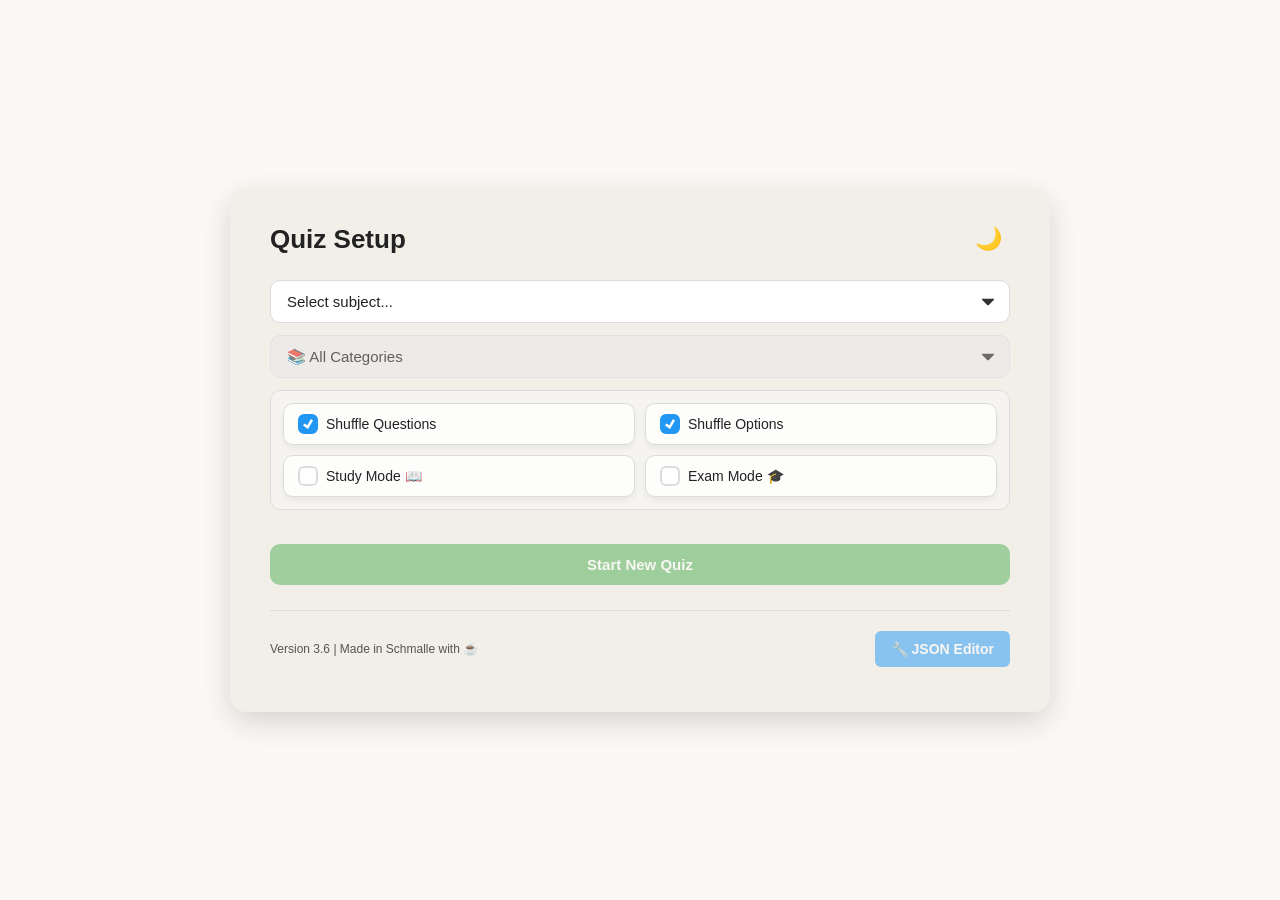
==== index.html @ c7d09799 "enter ro submit" ====
<!DOCTYPE html>
<html lang="en">
<head>
    <meta charset="UTF-8">
    <meta name="viewport" content="width=device-width, initial-scale=1.0">
    <title>Quiz</title>
    <link rel="icon" href="data:,">
    <link rel="stylesheet" href="style/style.css">
    <script>
        const savedTheme = localStorage.getItem('theme') || 'light';
        if (savedTheme === 'dark') document.documentElement.setAttribute('data-theme', 'dark');
    </script>
</head>
<body>
    <div id="setup-container">
        <div id="setup-header-row">
            <h2>Quiz Setup</h2>
            <button id="theme-toggle-btn" class="icon-btn" title="Toggle Dark Mode">🌙</button>
        </div>
        <div id="setup-controls">
            <div class="control-row">
                <select id="subject-select" disabled>
                    <option value="">Select subject...</option>
                </select>
            </div>
            <div class="control-row">
                <select id="category-select" disabled>
                    <option value="All">📚 All Categories</option>
                </select>
            </div>
            <div class="checkboxes">
                <label><input type="checkbox" id="shuffle-questions" checked> Shuffle Questions</label>
                <label><input type="checkbox" id="shuffle-options" checked> Shuffle Options</label>
                <label><input type="checkbox" id="study-mode"> Study Mode 📖</label>
                <label><input type="checkbox" id="exam-mode"> Exam Mode 🎓</label>
            </div>
            
            <div id="exam-mode-info" style="display: none;">
                Exam Mode active 🎓: Category settings are ignored. A 100-point exam will be randomly generated (~45 pts choice, ~55 pts text). You need at least 50 points to pass!
            </div>

            <div id="study-mode-info" style="display: none;">
                Study Mode active 📖: Correct answers are shown immediately to help you learn. Auto-grading is disabled.
            </div>
            
            <div id="question-count-display"></div>
            
            <div class="setup-actions">
                <button id="start-btn" class="btn-green" disabled>Start New Quiz</button>
                <button id="resume-progress-btn" class="btn-blue-grey" style="display: none;">Resume Last Quiz</button>
                <button id="practice-incorrect-btn" class="btn-orange" style="display: none;">Practice Incorrect [0]</button>
                <button id="clear-stats-btn" class="btn-red" style="display: none;">Delete Last Quiz</button>
            </div>
        </div>

        <div class="setup-footer">
            <span id="version-info">Version 3.6 | Made in Schmalle with ☕</span>
            <button id="open-editor-btn" class="btn-utility btn-blue" disabled>🔧 JSON Editor</button>
        </div>
        
        <div id="setup-error"></div>
    </div>

    <div id="quiz-container" style="display: none;">
        <div id="header">
            <div id="category-letter"></div>
            <div id="category-topic"></div>
            <div id="header-badges">
                <span id="question-points"></span>
                <span id="question-filename"></span>
                <div id="progress-text"></div>
            </div>
            <div id="progress-bar-container">
                <div id="progress-bar-fill"></div>
            </div>
        </div>
        
        <div id="question-text"></div>
        <div id="input-container"></div>
        
        <div class="action-buttons-group">
            <div class="left-actions">
                <button id="prev-btn" class="btn-blue" style="display: none;">Previous</button>
                <button id="submit-btn" class="btn-green">Submit</button>
                <button id="next-btn" class="btn-blue" style="display: none;">Next</button>
            </div>
            <div id="star-container" class="star-container" style="display: none;">
                <span class="star-label">Mark</span>
                <span id="star-btn" class="star-icon">☆</span>
            </div>
        </div>
        
        <div id="result-area"></div>
        
        <div id="bottom-actions">
            <button id="exit-btn" class="btn-red">Back to Menu</button>
            <button id="quiz-open-editor-btn" class="btn-utility btn-blue">🔧 JSON Editor</button>
        </div>
    </div>
    
    <script type="module" src="src/app.js"></script>
</body>
</html>
---- style/style.css ----
:root {
    --bg-main: #faf9f6;
    --bg-panel: #f2efe9;
    --text-main: #222222;
    --text-muted: #555555;
    --border-color: #dcdcdc;
    
    --bg-input: #ffffff;
    --bg-disabled: #eaeaea;
    --bg-header: rgba(255, 255, 255, 0.6);
    --bg-badge: rgba(255, 255, 255, 0.8);
    --bg-checkboxes: rgba(255, 255, 255, 0.3);
    --hover-bg: rgba(0, 0, 0, 0.04);
    
    --color-green: #4CAF50;
    --color-green-hover: #43a047;
    --color-blue-grey: #607D8B;
    --color-blue-grey-hover: #546e7a;
    --color-orange: #ff9800;
    --color-orange-hover: #fb8c00;
    --color-red: #f44336;
    --color-red-hover: #e53935;
    --color-blue: #2196F3;
    --color-blue-hover: #1e88e5;
    
    --color-correct: #008000;
    --color-incorrect: #b71c1c;
    
    --study-bg: rgba(255, 235, 153, 0.7);
    --study-text: #8a5b00;
    
    --radius-lg: 16px;
    --radius-md: 10px;
    --radius-sm: 6px;
    
    --shadow-sm: 0 4px 6px rgba(0, 0, 0, 0.05);
    --shadow-md: 0 10px 30px rgba(0, 0, 0, 0.15);
}

[data-theme="dark"] {
    --bg-main: #121212;
    --bg-panel: #1e1e1e;
    --text-main: #e0e0e0;
    --text-muted: #a0a0a0;
    --border-color: #333333;
    
    --bg-input: #2d2d2d;
    --bg-disabled: #252525;
    --bg-header: rgba(30, 30, 30, 0.8);
    --bg-badge: rgba(45, 45, 45, 0.8);
    --bg-checkboxes: rgba(45, 45, 45, 0.3);
    --hover-bg: rgba(255, 255, 255, 0.05);
    
    --color-correct: #4caf50;
    --color-incorrect: #e57373;
    
    --study-bg: rgba(255, 193, 7, 0.15);
    --study-text: #ffd54f;
    
    --shadow-sm: 0 4px 6px rgba(0, 0, 0, 0.3);
    --shadow-md: 0 10px 30px rgba(0, 0, 0, 0.6);
}

html, body {
    overflow-x: hidden;
    touch-action: manipulation;
}

body {
    background-color: var(--bg-main);
    font-family: -apple-system, BlinkMacSystemFont, "Segoe UI", Roboto, Helvetica, Arial, sans-serif;
    color: var(--text-main);
    display: flex;
    justify-content: center;
    align-items: center;
    min-height: 100vh;
    margin: 0;
    padding: 15px;
    box-sizing: border-box;
    transition: background-color 0.3s ease, color 0.3s ease;
}

#setup-container, #quiz-container {
    background-color: var(--bg-panel);
    width: 100%;
    max-width: 820px;
    padding: 30px 40px;
    box-sizing: border-box;
    border-radius: var(--radius-lg);
    box-shadow: var(--shadow-md);
    transition: background-color 0.3s ease, box-shadow 0.3s ease;
}

#setup-header-row {
    display: flex;
    justify-content: space-between;
    align-items: center;
    margin-bottom: 20px;
}

h2 {
    margin: 0;
    font-size: 26px;
    color: var(--text-main);
    font-weight: 700;
}

.icon-btn {
    background: none;
    border: none;
    font-size: 22px;
    cursor: pointer;
    padding: 8px;
    width: auto;
    border-radius: var(--radius-md);
    transition: background 0.2s;
    display: flex;
    align-items: center;
    justify-content: center;
    color: var(--text-main);
}

.icon-btn:hover {
    background: var(--hover-bg);
}

#setup-controls {
    display: flex;
    flex-direction: column;
    gap: 12px;
}

.control-row {
    display: flex;
    align-items: center;
    width: 100%;
}

select {
    width: 100%;
    padding: 12px 16px;
    font-size: 15px;
    border: 1px solid var(--border-color);
    border-radius: var(--radius-md);
    background-color: var(--bg-input);
    color: var(--text-main);
    cursor: pointer;
    transition: all 0.2s ease;
    appearance: none;
    background-image: url("data:image/svg+xml;charset=US-ASCII,%3Csvg%20xmlns%3D%22http%3A%2F%2Fwww.w3.org%2F2000%2Fsvg%22%20width%3D%22292.4%22%20height%3D%22292.4%22%3E%3Cpath%20fill%3D%22%23333333%22%20d%3D%22M287%2069.4a17.6%2017.6%200%200%200-13-5.4H18.4c-5%200-9.3%201.8-12.9%205.4A17.6%2017.6%200%200%200%200%2082.2c0%205%201.8%209.3%205.4%2012.9l128%20127.9c3.6%203.6%207.8%205.4%2012.8%205.4s9.2-1.8%2012.8-5.4L287%2095c3.5-3.5%205.4-7.8%205.4-12.8%200-5-1.9-9.2-5.5-12.8z%22%2F%3E%3C%2Fsvg%3E");
    background-repeat: no-repeat;
    background-position: right 15px top 50%;
    background-size: 12px auto;
}

[data-theme="dark"] select {
    background-image: url("data:image/svg+xml;charset=US-ASCII,%3Csvg%20xmlns%3D%22http%3A%2F%2Fwww.w3.org%2F2000%2Fsvg%22%20width%3D%22292.4%22%20height%3D%22292.4%22%3E%3Cpath%20fill%3D%22%23e0e0e0%22%20d%3D%22M287%2069.4a17.6%2017.6%200%200%200-13-5.4H18.4c-5%200-9.3%201.8-12.9%205.4A17.6%2017.6%200%200%200%200%2082.2c0%205%201.8%209.3%205.4%2012.9l128%20127.9c3.6%203.6%207.8%205.4%2012.8%205.4s9.2-1.8%2012.8-5.4L287%2095c3.5-3.5%205.4-7.8%205.4-12.8%200-5-1.9-9.2-5.5-12.8z%22%2F%3E%3C%2Fsvg%3E");
}

select:focus {
    border-color: var(--color-blue);
    box-shadow: 0 0 0 3px rgba(33, 150, 243, 0.2);
    outline: none;
}

select:disabled {
    background-color: var(--bg-disabled);
    cursor: not-allowed;
    opacity: 0.7;
}

.checkboxes {
    background: var(--bg-checkboxes);
    padding: 12px;
    border-radius: var(--radius-md);
    display: grid;
    grid-template-columns: repeat(2, 1fr);
    gap: 10px;
    border: 1px solid var(--border-color);
}

.checkboxes label {
    display: flex;
    align-items: center;
    justify-content: flex-start;
    gap: 8px;
    font-size: 14px;
    font-weight: 500;
    cursor: pointer;
    padding: 10px 14px;
    background: var(--bg-badge);
    border: 1px solid var(--border-color);
    border-radius: var(--radius-md);
    transition: all 0.2s ease;
    box-shadow: var(--shadow-sm);
    width: 100%;
    box-sizing: border-box;
    white-space: nowrap;
}

.checkboxes label:hover {
    border-color: var(--color-blue);
    transform: translateY(-2px);
    box-shadow: var(--shadow-md);
}

input[type="checkbox"],
input[type="radio"] {
    appearance: none;
    -webkit-appearance: none;
    width: 20px;
    height: 20px;
    border: 2px solid var(--border-color);
    background-color: var(--bg-input);
    margin: 0;
    display: grid;
    place-content: center;
    transition: all 0.2s ease-in-out;
    cursor: pointer;
    flex-shrink: 0;
}

input[type="checkbox"] {
    border-radius: 6px;
}

input[type="radio"] {
    border-radius: 50%;
}

input[type="checkbox"]::before,
input[type="radio"]::before {
    content: "";
    width: 10px;
    height: 10px;
    transform: scale(0);
    transition: 0.2s transform ease-in-out;
    box-shadow: inset 1em 1em #ffffff;
}

input[type="checkbox"]::before {
    transform-origin: center;
    clip-path: polygon(14% 44%, 0 65%, 50% 100%, 100% 16%, 80% 0%, 43% 62%);
}

input[type="radio"]::before {
    border-radius: 50%;
    background-color: #ffffff;
}

input[type="checkbox"]:checked,
input[type="radio"]:checked {
    background-color: var(--color-blue);
    border-color: var(--color-blue);
}

input[type="checkbox"]:checked::before,
input[type="radio"]:checked::before {
    transform: scale(1);
}

input[type="checkbox"]:disabled,
input[type="radio"]:disabled {
    opacity: 0.6;
    cursor: not-allowed;
}

#exam-mode-info {
    font-size: 13px;
    color: var(--color-orange);
    font-weight: 600;
    background: rgba(255, 152, 0, 0.1);
    padding: 12px;
    border-radius: var(--radius-md);
    border: 1px solid var(--color-orange);
    line-height: 1.4;
}

#study-mode-info {
    font-size: 13px;
    color: var(--color-blue);
    font-weight: 600;
    background: rgba(33, 150, 243, 0.1);
    padding: 12px;
    border-radius: var(--radius-md);
    border: 1px solid var(--color-blue);
    line-height: 1.4;
}

#question-count-display {
    font-size: 15px;
    font-weight: 600;
    color: var(--color-green);
    margin: 5px 0;
    text-align: center;
}

.setup-actions {
    display: flex;
    flex-direction: column;
    gap: 10px;
}

button {
    width: 100%;
    padding: 12px 16px;
    font-size: 15px;
    font-weight: 600;
    cursor: pointer;
    color: #ffffff;
    border: none;
    border-radius: var(--radius-md);
    transition: all 0.2s ease;
    text-align: center;
}

button:disabled {
    opacity: 0.5;
    cursor: not-allowed;
}

button.btn-green { background-color: var(--color-green); }
button.btn-green:not(:disabled):hover { background-color: var(--color-green-hover); }

button.btn-blue-grey { background-color: var(--color-blue-grey); }
button.btn-blue-grey:not(:disabled):hover { background-color: var(--color-blue-grey-hover); }

button.btn-orange { background-color: var(--color-orange); }
button.btn-orange:not(:disabled):hover { background-color: var(--color-orange-hover); }

button.btn-red { background-color: var(--color-red); }
button.btn-red:not(:disabled):hover { background-color: var(--color-red-hover); }

button.btn-blue { background-color: var(--color-blue); }
button.btn-blue:not(:disabled):hover { background-color: var(--color-blue-hover); }

.setup-footer {
    display: flex;
    justify-content: space-between;
    align-items: center;
    margin-top: 25px;
    padding-top: 20px;
    border-top: 1px solid var(--border-color);
}

.btn-utility {
    width: auto;
    padding: 10px 16px;
    font-size: 14px;
    border-radius: var(--radius-sm);
    display: flex;
    align-items: center;
    gap: 6px;
}

#version-info {
    font-size: 12px;
    color: var(--text-muted);
}

#setup-error {
    color: var(--color-red);
    margin-top: 15px;
    font-weight: 500;
    text-align: center;
}

#header {
    display: flex;
    align-items: center;
    background: var(--bg-header);
    backdrop-filter: blur(12px);
    -webkit-backdrop-filter: blur(12px);
    margin-bottom: 20px;
    border-radius: var(--radius-lg);
    box-shadow: var(--shadow-sm);
    padding: 12px 16px;
    gap: 12px;
    flex-wrap: wrap; 
}

#category-letter {
    font-size: 28px;
    color: #a4a4a4;
    font-weight: 300;
    padding-right: 12px;
    border-right: 1px solid var(--border-color);
}

#category-topic {
    font-size: 16px;
    color: var(--text-muted);
    flex-grow: 1;
    font-weight: 600;
    line-height: 1.3;
}

#header-badges {
    display: flex;
    align-items: center;
    gap: 8px;
    flex-wrap: wrap; 
}

#question-points {
    font-size: 12px;
    color: #fff;
    background-color: var(--color-orange);
    padding: 4px 10px;
    border-radius: 20px;
    font-weight: 600;
    white-space: nowrap;
    display: none;
}

#question-filename {
    font-size: 12px;
    color: #ffffff;
    background-color: #888888;
    padding: 4px 10px;
    border-radius: 20px;
    font-weight: 600;
    white-space: nowrap;
}

#progress-text {
    font-size: 14px;
    font-weight: 700;
    color: var(--text-main);
    background: var(--bg-badge);
    padding: 6px 12px;
    border-radius: var(--radius-md);
    white-space: nowrap;
    margin-left: auto;
}

#progress-bar-container {
    width: 100%;
    height: 2px;
    background-color: var(--border-color);
    border-radius: 2px;
    margin-top: 4px;
    overflow: hidden;
    flex-shrink: 0;
}

#progress-bar-fill {
    height: 100%;
    background-color: var(--color-blue);
    width: 0%;
    transition: width 0.4s ease;
}

.score-green { color: var(--color-correct); }
.score-red { color: var(--color-incorrect); }
.score-divider { color: #aaaaaa; font-weight: normal; margin: 0 4px; }

#question-text {
    font-size: 17px;
    margin-bottom: 20px;
    color: var(--text-main);
    line-height: 1.6;
}

.option-label {
    display: flex;
    align-items: center;
    gap: 12px;
    margin-bottom: 10px; 
    font-size: 15px;
    cursor: pointer;
    line-height: 1.4;
    padding: 12px 16px; 
    border-radius: var(--radius-md);
    border: 1px solid var(--border-color);
    background: var(--bg-badge);
    transition: all 0.2s ease;
    box-shadow: var(--shadow-sm);
}

.option-label:hover {
    border-color: var(--color-blue);
    transform: translateY(-1px);
    box-shadow: var(--shadow-md);
}

.correct-choice {
    color: var(--color-correct);
    font-weight: 600;
    background: rgba(76, 175, 80, 0.1);
    border-color: rgba(76, 175, 80, 0.4);
}

.incorrect-choice {
    color: var(--color-incorrect);
    font-weight: 600;
    text-decoration: line-through;
    background: rgba(244, 67, 54, 0.1);
    border-color: rgba(244, 67, 54, 0.4);
}

textarea {
    width: 100%;
    height: 100px;
    padding: 12px;
    font-family: inherit;
    font-size: 15px;
    border: 1px solid var(--border-color);
    resize: vertical;
    box-sizing: border-box;
    border-radius: var(--radius-md);
    background: var(--bg-input);
    color: var(--text-main);
    line-height: 1.5;
}

textarea:focus {
    outline: none;
    border-color: var(--color-blue);
    background: var(--bg-input);
}

.action-buttons-group {
    display: flex;
    justify-content: space-between;
    align-items: center;
    margin-top: 20px;
}

.left-actions {
    display: flex;
    gap: 10px;
}

.left-actions button {
    width: auto;
    padding: 10px 24px;
}

.star-container {
    display: flex;
    align-items: center;
    gap: 8px;
    cursor: pointer;
    padding: 8px 14px;
    border-radius: var(--radius-lg);
    transition: background 0.2s;
}

.star-container:hover {
    background: var(--hover-bg);
}

.star-label {
    font-size: 15px;
    font-weight: 600;
    color: var(--text-muted);
    user-select: none;
}

.star-icon {
    font-size: 26px;
    color: #dddddd;
    user-select: none;
    transition: transform 0.2s, color 0.2s;
    line-height: 1;
}

.star-container:hover .star-icon {
    transform: scale(1.15);
}

.star-icon.starred {
    color: var(--color-orange);
}

#result-area {
    margin-top: 20px;
    font-size: 15px;
    line-height: 1.5;
}

.correct { color: var(--color-correct); font-weight: bold; }
.incorrect { color: var(--color-incorrect); font-weight: bold; }

.override-container {
    display: inline-flex;
    align-items: center;
    gap: 12px;
    margin-bottom: 16px;
    background: var(--bg-badge);
    padding: 10px 14px;
    border-radius: var(--radius-md);
    border: 1px solid var(--border-color);
    box-shadow: var(--shadow-sm);
    flex-wrap: wrap; 
}

.override-btn {
    padding: 8px 14px;
    font-size: 14px;
    font-weight: bold;
    border: 2px solid transparent;
    border-radius: var(--radius-sm);
    cursor: pointer;
    transition: all 0.2s;
    width: auto;
    margin: 0;
    display: flex;
    align-items: center;
    gap: 6px;
}

.override-btn.correct-override {
    background-color: rgba(76, 175, 80, 0.15);
    color: var(--color-correct);
    border-color: rgba(76, 175, 80, 0.3);
}

.override-btn.correct-override:hover {
    background-color: rgba(76, 175, 80, 0.25);
}

.override-btn.incorrect-override {
    background-color: rgba(244, 67, 54, 0.15);
    color: var(--color-incorrect);
    border-color: rgba(244, 67, 54, 0.3);
}

.override-btn.incorrect-override:hover {
    background-color: rgba(244, 67, 54, 0.25);
}

.override-hint {
    font-size: 13px;
    color: var(--text-muted);
    font-style: italic;
}

.study-mode-note {
    display: inline-block;
    background: var(--study-bg);
    color: var(--study-text);
    padding: 10px 18px;
    border-radius: 20px;
    font-weight: 600;
    font-size: 14px;
    backdrop-filter: blur(4px);
    -webkit-backdrop-filter: blur(4px);
}

#bottom-actions {
    margin-top: 30px;
    padding-top: 20px;
    border-top: 1px solid var(--border-color);
    display: flex;
    justify-content: space-between;
    align-items: center;
}

#bottom-actions button {
    width: auto;
    padding: 10px 20px;
    min-width: 140px;
}

@media (max-width: 600px) {
    body {
        padding: 10px; 
    }

    #setup-container, #quiz-container {
        padding: 20px 16px;
        border-radius: var(--radius-lg);
    }
    
    .checkboxes {
        padding: 10px;
        gap: 8px;
    }
    
    .checkboxes label {
        padding: 10px 12px; 
        font-size: 13px;
        gap: 8px;
        justify-content: flex-start; 
    }

    #header {
        flex-direction: column;
        align-items: flex-start;
        padding: 14px;
        gap: 10px;
    }

    #category-letter {
        border-right: none;
        padding-right: 0;
        font-size: 22px;
        display: none; 
    }

    #header-badges {
        width: 100%;
        display: flex; 
        align-items: center;
    }

    .option-label {
        padding: 10px 14px;
        font-size: 14px;
        margin-bottom: 8px;
    }

    .action-buttons-group {
        flex-direction: column-reverse;
        align-items: stretch;
        gap: 15px;
        margin-top: 15px;
    }

    .left-actions {
        display: flex;
        width: 100%;
    }

    .left-actions button {
        flex: 1;
    }

    .star-container {
        justify-content: center;
        background: var(--hover-bg);
        padding: 10px;
    }

    .override-container {
        flex-direction: column;
        align-items: flex-start;
        gap: 8px;
    }

    .setup-footer {
        flex-direction: column-reverse;
        gap: 15px;
        text-align: center;
        margin-top: 20px;
        padding-top: 15px;
    }
    
    .setup-footer .btn-utility {
        width: 100%;
        justify-content: center;
    }

    #bottom-actions {
        margin-top: 25px; 
        padding-top: 15px;
        flex-direction: row;
        justify-content: space-between;
        gap: 10px;
    }

    #bottom-actions button {
        flex: 1;
        min-width: 0;
        padding: 12px 10px;
        font-size: 14px;
    }
}
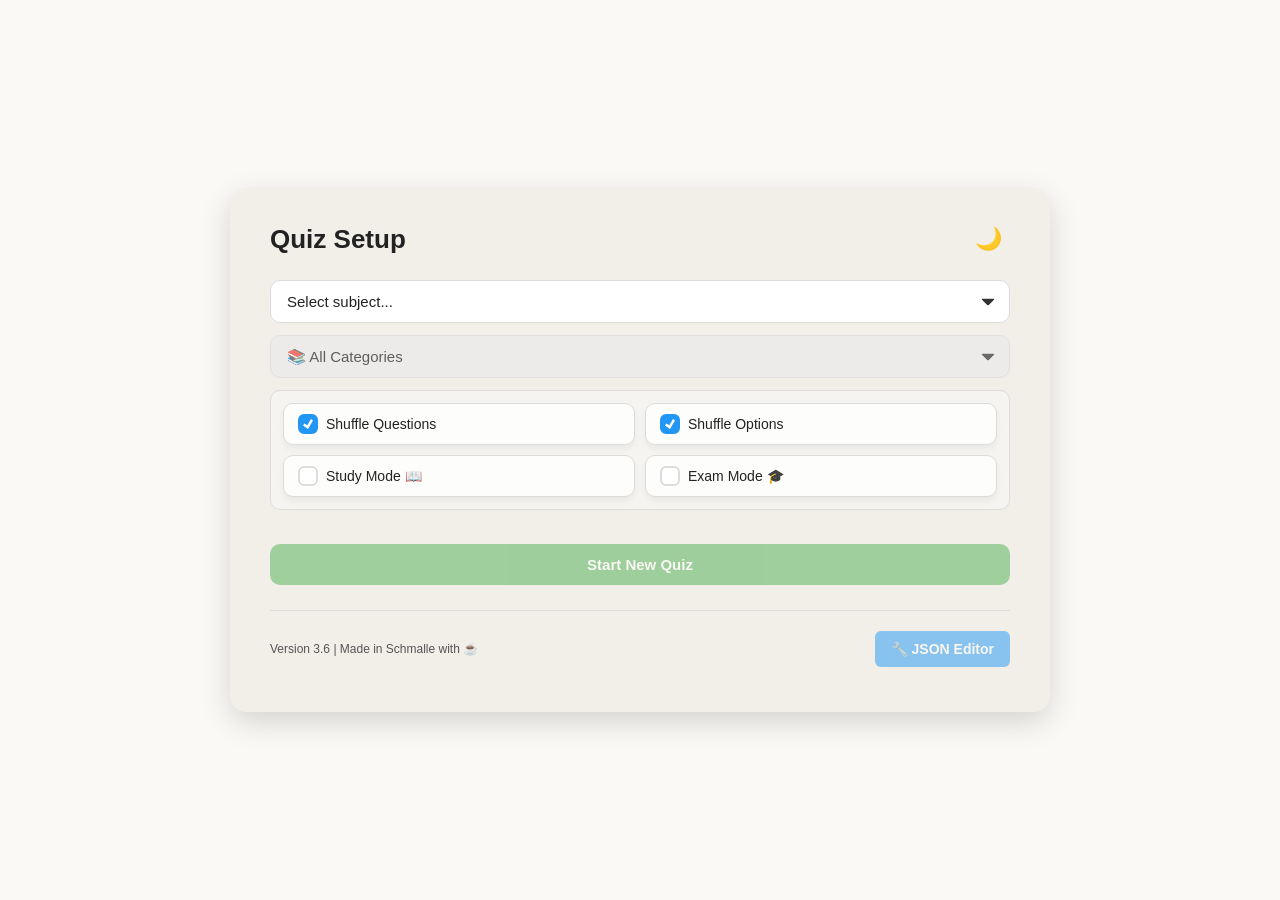
==== commit 93d5ea26: "goatcounter" ====
--- a/index.html
+++ b/index.html
@@ -99,5 +99,6 @@
     </div>
     
     <script type="module" src="src/app.js"></script>
+    <script data-goatcounter="https://pasterlak.goatcounter.com/count" async src="//gc.zgo.at/count.js"></script>
 </body>
 </html>
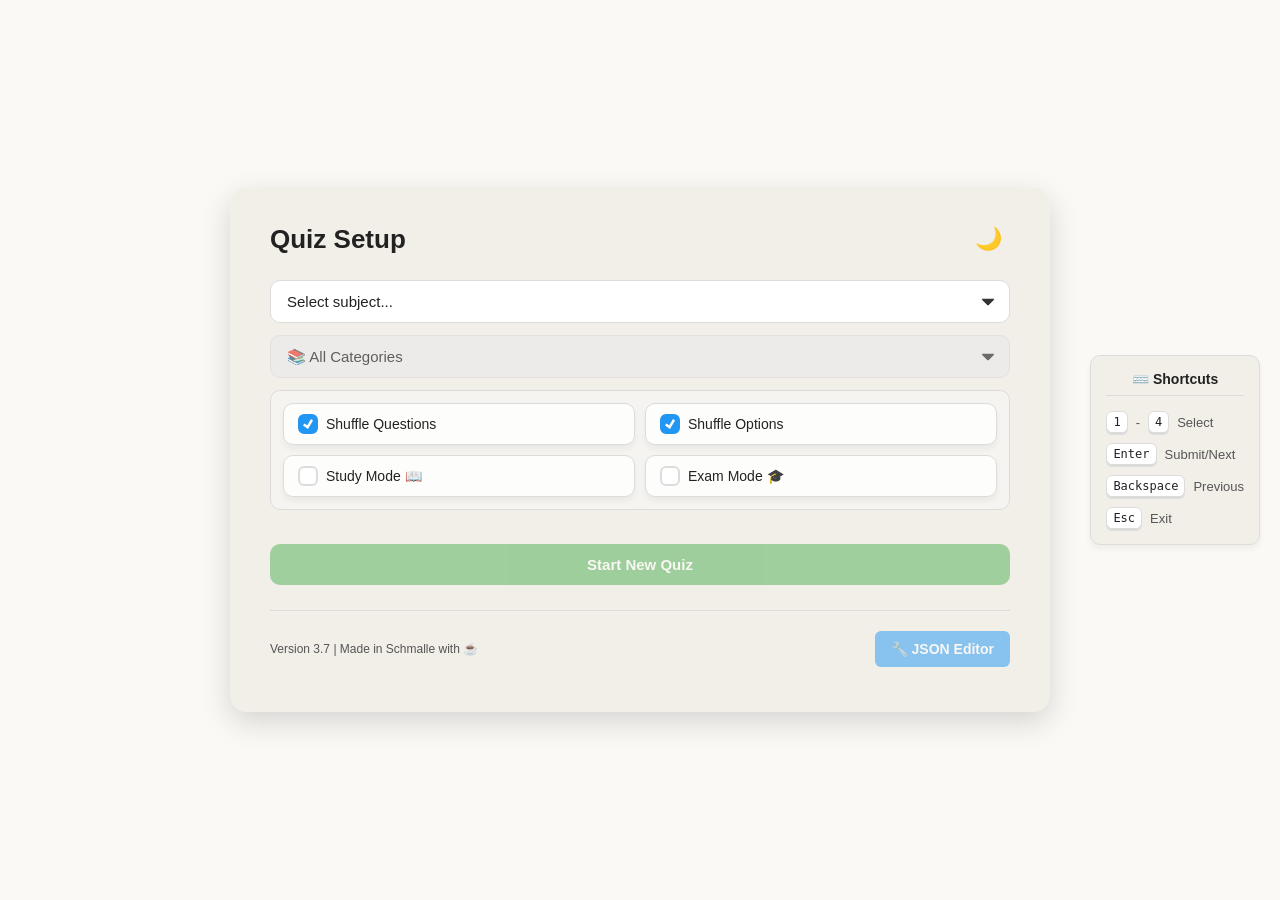
==== commit cfe7238a: "Shortcuts ui" ====
--- a/index.html
+++ b/index.html
@@ -54,7 +54,7 @@
         </div>
 
         <div class="setup-footer">
-            <span id="version-info">Version 3.6 | Made in Schmalle with ☕</span>
+            <span id="version-info">Version 3.7 | Made in Schmalle with ☕</span>
             <button id="open-editor-btn" class="btn-utility btn-blue" disabled>🔧 JSON Editor</button>
         </div>
         
@@ -98,7 +98,20 @@
         </div>
     </div>
     
+    <div id="keyboard-shortcuts">
+        <div class="shortcut-title">⌨️ Shortcuts</div>
+        <div class="shortcut-item"><span class="key">1</span>-<span class="key">4</span> Select</div>
+        <div class="shortcut-item"><span class="key">Enter</span> Submit/Next</div>
+        <div class="shortcut-item"><span class="key">Backspace</span> Previous</div>
+        <div class="shortcut-item"><span class="key">Esc</span> Exit</div>
+    </div>
+    
     <script type="module" src="src/app.js"></script>
+    <script>
+        if (window.location.hostname === 'localhost' || window.location.hostname === '127.0.0.1') {
+            window.goatcounter = {no_onload: true};
+        }
+    </script>
     <script data-goatcounter="https://pasterlak.goatcounter.com/count" async src="//gc.zgo.at/count.js"></script>
 </body>
 </html>
--- a/style/style.css
+++ b/style/style.css
@@ -767,4 +767,56 @@
         padding: 12px 10px;
         font-size: 14px;
     }
+}
+
+#keyboard-shortcuts {
+    position: fixed;
+    right: 20px;
+    top: 50%;
+    transform: translateY(-50%);
+    background-color: var(--bg-panel);
+    padding: 15px;
+    border-radius: var(--radius-md);
+    box-shadow: var(--shadow-sm);
+    border: 1px solid var(--border-color);
+    display: flex;
+    flex-direction: column;
+    gap: 10px;
+    z-index: 1000;
+    transition: background-color 0.3s ease, border-color 0.3s ease;
+}
+
+.shortcut-title {
+    font-weight: 700;
+    font-size: 14px;
+    color: var(--text-main);
+    text-align: center;
+    margin-bottom: 5px;
+    border-bottom: 1px solid var(--border-color);
+    padding-bottom: 8px;
+}
+
+.shortcut-item {
+    font-size: 13px;
+    color: var(--text-muted);
+    display: flex;
+    align-items: center;
+    gap: 8px;
+}
+
+.key {
+    background-color: var(--bg-input);
+    border: 1px solid var(--border-color);
+    color: var(--text-main);
+    padding: 3px 6px;
+    border-radius: var(--radius-sm);
+    font-family: monospace;
+    font-size: 12px;
+    box-shadow: 0 2px 0 var(--border-color);
+}
+
+@media (max-width: 1050px) {
+    #keyboard-shortcuts {
+        display: none;
+    }
 }
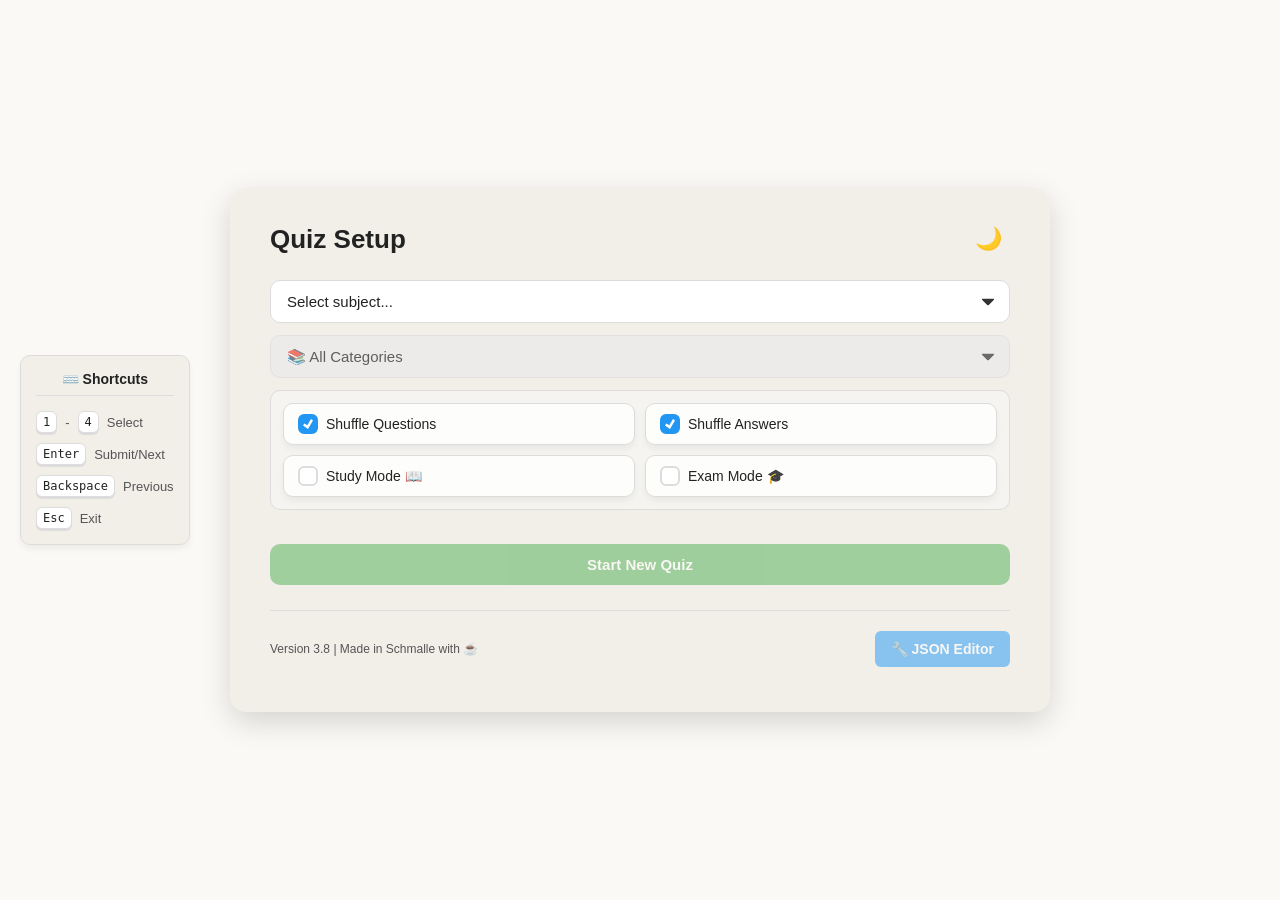
==== commit 350a8b91: "better finish ui, repeat button" ====
--- a/index.html
+++ b/index.html
@@ -30,7 +30,7 @@
             </div>
             <div class="checkboxes">
                 <label><input type="checkbox" id="shuffle-questions" checked> Shuffle Questions</label>
-                <label><input type="checkbox" id="shuffle-options" checked> Shuffle Options</label>
+                <label><input type="checkbox" id="shuffle-options" checked> Shuffle Answers</label>
                 <label><input type="checkbox" id="study-mode"> Study Mode 📖</label>
                 <label><input type="checkbox" id="exam-mode"> Exam Mode 🎓</label>
             </div>
@@ -54,7 +54,7 @@
         </div>
 
         <div class="setup-footer">
-            <span id="version-info">Version 3.7 | Made in Schmalle with ☕</span>
+            <span id="version-info">Version 3.8 | Made in Schmalle with ☕</span>
             <button id="open-editor-btn" class="btn-utility btn-blue" disabled>🔧 JSON Editor</button>
         </div>
         
@@ -95,6 +95,7 @@
         <div id="bottom-actions">
             <button id="exit-btn" class="btn-red">Back to Menu</button>
             <button id="quiz-open-editor-btn" class="btn-utility btn-blue">🔧 JSON Editor</button>
+            <button id="repeat-incorrect-btn" class="btn-utility btn-orange" style="display: none;">🔁 Repeat Incorrect</button>
         </div>
     </div>
     
--- a/style/style.css
+++ b/style/style.css
@@ -771,7 +771,7 @@
 
 #keyboard-shortcuts {
     position: fixed;
-    right: 20px;
+    left: 20px;
     top: 50%;
     transform: translateY(-50%);
     background-color: var(--bg-panel);
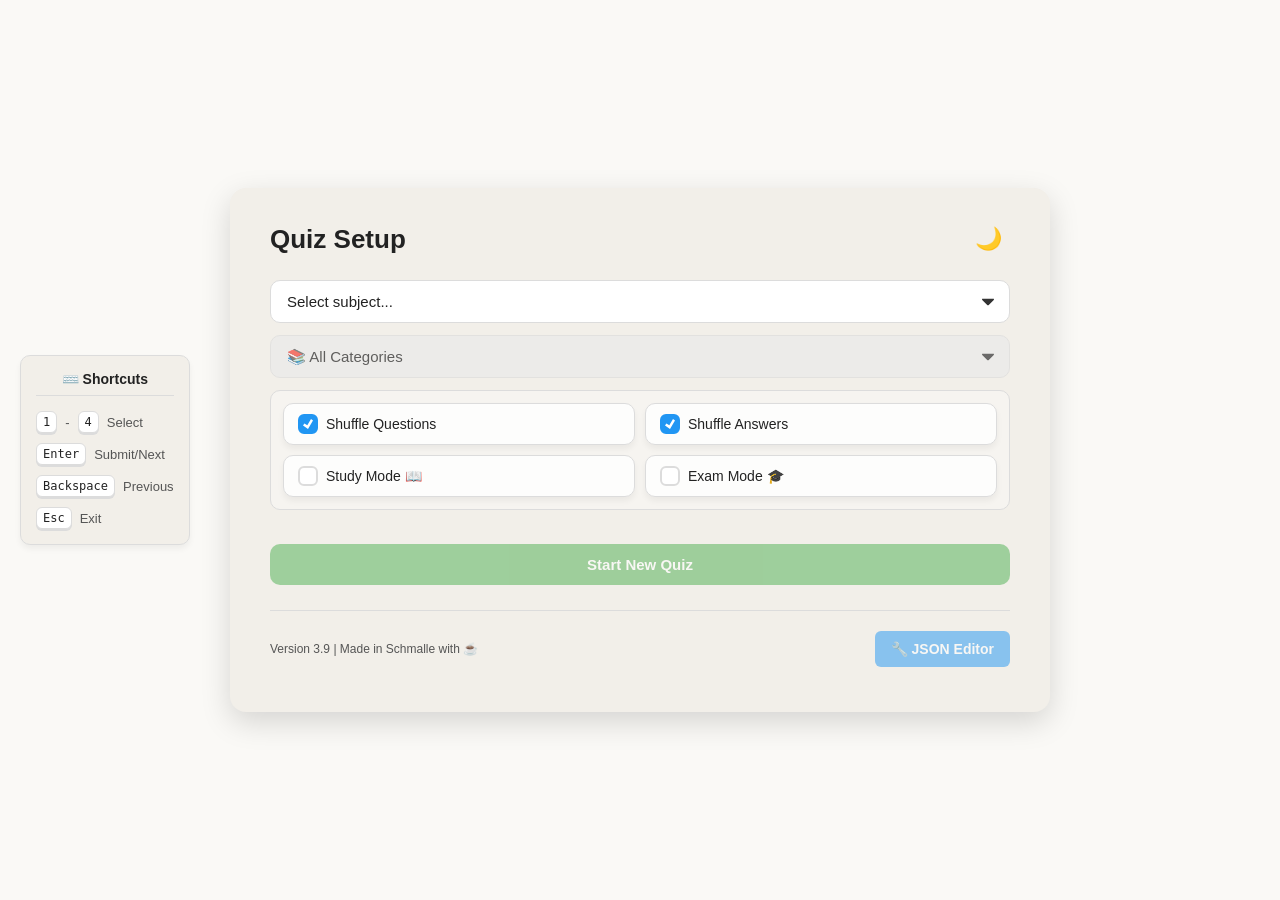
==== commit be2e641e: "Fixes" ====
--- a/index.html
+++ b/index.html
@@ -54,7 +54,7 @@
         </div>
 
         <div class="setup-footer">
-            <span id="version-info">Version 3.8 | Made in Schmalle with ☕</span>
+            <span id="version-info">Version 3.9 | Made in Schmalle with ☕</span>
             <button id="open-editor-btn" class="btn-utility btn-blue" disabled>🔧 JSON Editor</button>
         </div>
         
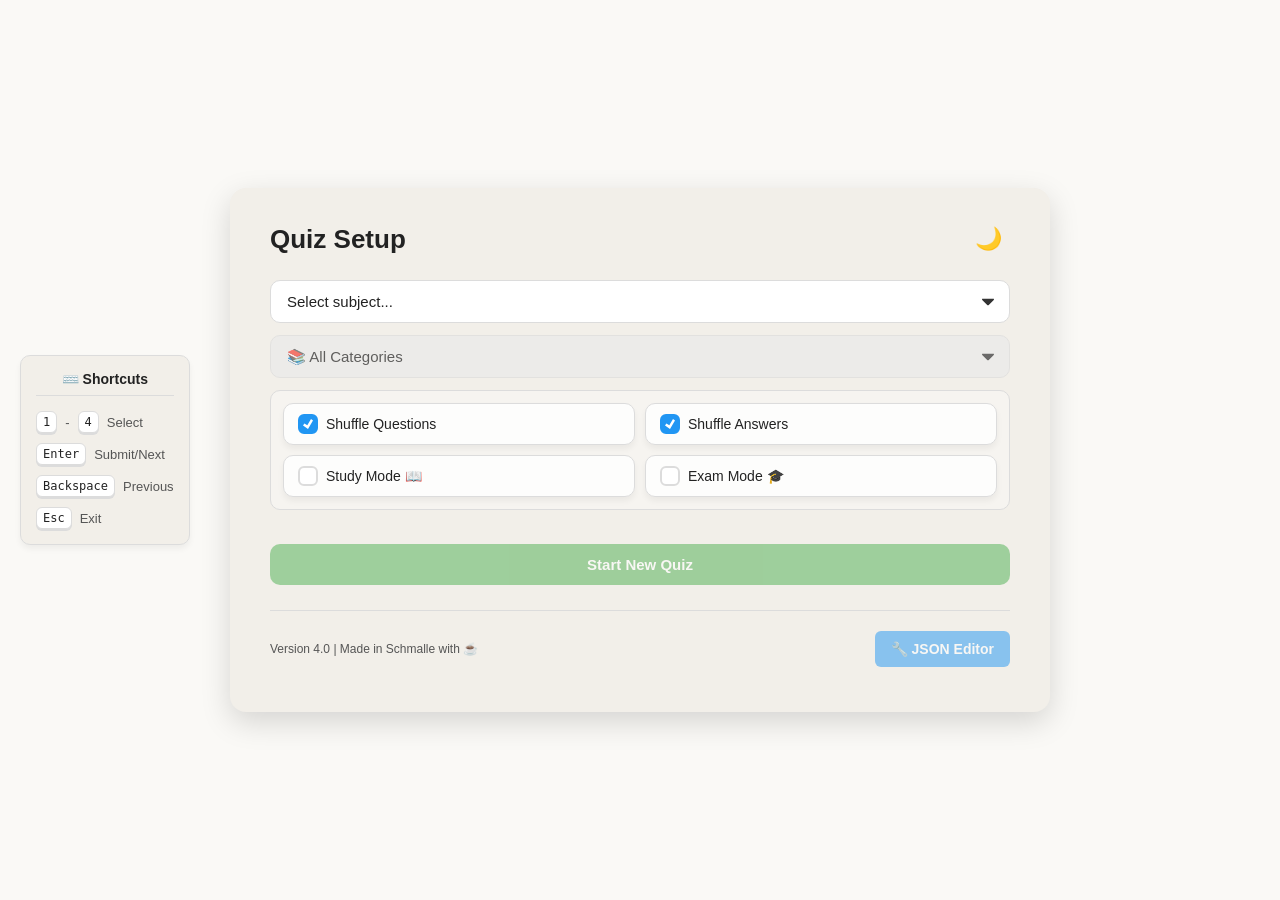
==== commit ed478741: "Better category ui" ====
--- a/index.html
+++ b/index.html
@@ -54,7 +54,7 @@
         </div>
 
         <div class="setup-footer">
-            <span id="version-info">Version 3.9 | Made in Schmalle with ☕</span>
+            <span id="version-info">Version 4.0 | Made in Schmalle with ☕</span>
             <button id="open-editor-btn" class="btn-utility btn-blue" disabled>🔧 JSON Editor</button>
         </div>
         
@@ -63,7 +63,10 @@
 
     <div id="quiz-container" style="display: none;">
         <div id="header">
-            <div id="category-letter"></div>
+            <div id="category-letter-wrapper">
+                <div id="category-letter"></div>
+                <div id="question-filename-desktop"></div>
+            </div>
             <div id="category-topic"></div>
             <div id="header-badges">
                 <span id="question-points"></span>
--- a/style/style.css
+++ b/style/style.css
@@ -379,12 +379,26 @@
     flex-wrap: wrap; 
 }
 
+#category-letter-wrapper {
+    display: flex;
+    align-items: flex-end;
+    padding-right: 15px;
+    border-right: 1px solid var(--border-color);
+}
+
 #category-letter {
     font-size: 28px;
     color: #a4a4a4;
     font-weight: 300;
-    padding-right: 12px;
-    border-right: 1px solid var(--border-color);
+    line-height: 1;
+}
+
+#question-filename-desktop {
+    font-size: 11px;
+    color: var(--text-muted);
+    font-weight: bold;
+    margin-left: 6px;
+    margin-bottom: 2px;
 }
 
 #category-topic {
@@ -421,6 +435,7 @@
     border-radius: 20px;
     font-weight: 600;
     white-space: nowrap;
+    display: none; /* Hidden by default on desktop */
 }
 
 #progress-text {
@@ -664,111 +679,6 @@
     min-width: 140px;
 }
 
-@media (max-width: 600px) {
-    body {
-        padding: 10px; 
-    }
-
-    #setup-container, #quiz-container {
-        padding: 20px 16px;
-        border-radius: var(--radius-lg);
-    }
-    
-    .checkboxes {
-        padding: 10px;
-        gap: 8px;
-    }
-    
-    .checkboxes label {
-        padding: 10px 12px; 
-        font-size: 13px;
-        gap: 8px;
-        justify-content: flex-start; 
-    }
-
-    #header {
-        flex-direction: column;
-        align-items: flex-start;
-        padding: 14px;
-        gap: 10px;
-    }
-
-    #category-letter {
-        border-right: none;
-        padding-right: 0;
-        font-size: 22px;
-        display: none; 
-    }
-
-    #header-badges {
-        width: 100%;
-        display: flex; 
-        align-items: center;
-    }
-
-    .option-label {
-        padding: 10px 14px;
-        font-size: 14px;
-        margin-bottom: 8px;
-    }
-
-    .action-buttons-group {
-        flex-direction: column-reverse;
-        align-items: stretch;
-        gap: 15px;
-        margin-top: 15px;
-    }
-
-    .left-actions {
-        display: flex;
-        width: 100%;
-    }
-
-    .left-actions button {
-        flex: 1;
-    }
-
-    .star-container {
-        justify-content: center;
-        background: var(--hover-bg);
-        padding: 10px;
-    }
-
-    .override-container {
-        flex-direction: column;
-        align-items: flex-start;
-        gap: 8px;
-    }
-
-    .setup-footer {
-        flex-direction: column-reverse;
-        gap: 15px;
-        text-align: center;
-        margin-top: 20px;
-        padding-top: 15px;
-    }
-    
-    .setup-footer .btn-utility {
-        width: 100%;
-        justify-content: center;
-    }
-
-    #bottom-actions {
-        margin-top: 25px; 
-        padding-top: 15px;
-        flex-direction: row;
-        justify-content: space-between;
-        gap: 10px;
-    }
-
-    #bottom-actions button {
-        flex: 1;
-        min-width: 0;
-        padding: 12px 10px;
-        font-size: 14px;
-    }
-}
-
 #keyboard-shortcuts {
     position: fixed;
     left: 20px;
@@ -819,4 +729,110 @@
     #keyboard-shortcuts {
         display: none;
     }
+}
+
+@media (max-width: 600px) {
+    body {
+        padding: 10px; 
+    }
+
+    #setup-container, #quiz-container {
+        padding: 20px 16px;
+        border-radius: var(--radius-lg);
+    }
+    
+    .checkboxes {
+        padding: 10px;
+        gap: 8px;
+    }
+    
+    .checkboxes label {
+        padding: 10px 12px; 
+        font-size: 13px;
+        gap: 8px;
+        justify-content: flex-start; 
+    }
+
+    #header {
+        flex-direction: column;
+        align-items: flex-start;
+        padding: 14px;
+        gap: 10px;
+    }
+
+    #category-letter-wrapper {
+        display: none; /* Hide desktop letter wrapper on mobile */
+    }
+
+    #header-badges {
+        width: 100%;
+        display: flex; 
+        align-items: center;
+    }
+    
+    #question-filename {
+        display: inline-block; /* Show mobile badge instead */
+    }
+
+    .option-label {
+        padding: 10px 14px;
+        font-size: 14px;
+        margin-bottom: 8px;
+    }
+
+    .action-buttons-group {
+        flex-direction: column-reverse;
+        align-items: stretch;
+        gap: 15px;
+        margin-top: 15px;
+    }
+
+    .left-actions {
+        display: flex;
+        width: 100%;
+    }
+
+    .left-actions button {
+        flex: 1;
+    }
+
+    .star-container {
+        justify-content: center;
+        background: var(--hover-bg);
+        padding: 10px;
+    }
+
+    .override-container {
+        flex-direction: column;
+        align-items: flex-start;
+        gap: 8px;
+    }
+
+    .setup-footer {
+        flex-direction: column-reverse;
+        gap: 15px;
+        text-align: center;
+        margin-top: 20px;
+        padding-top: 15px;
+    }
+    
+    .setup-footer .btn-utility {
+        width: 100%;
+        justify-content: center;
+    }
+
+    #bottom-actions {
+        margin-top: 25px; 
+        padding-top: 15px;
+        flex-direction: row;
+        justify-content: space-between;
+        gap: 10px;
+    }
+
+    #bottom-actions button {
+        flex: 1;
+        min-width: 0;
+        padding: 12px 10px;
+        font-size: 14px;
+    }
 }
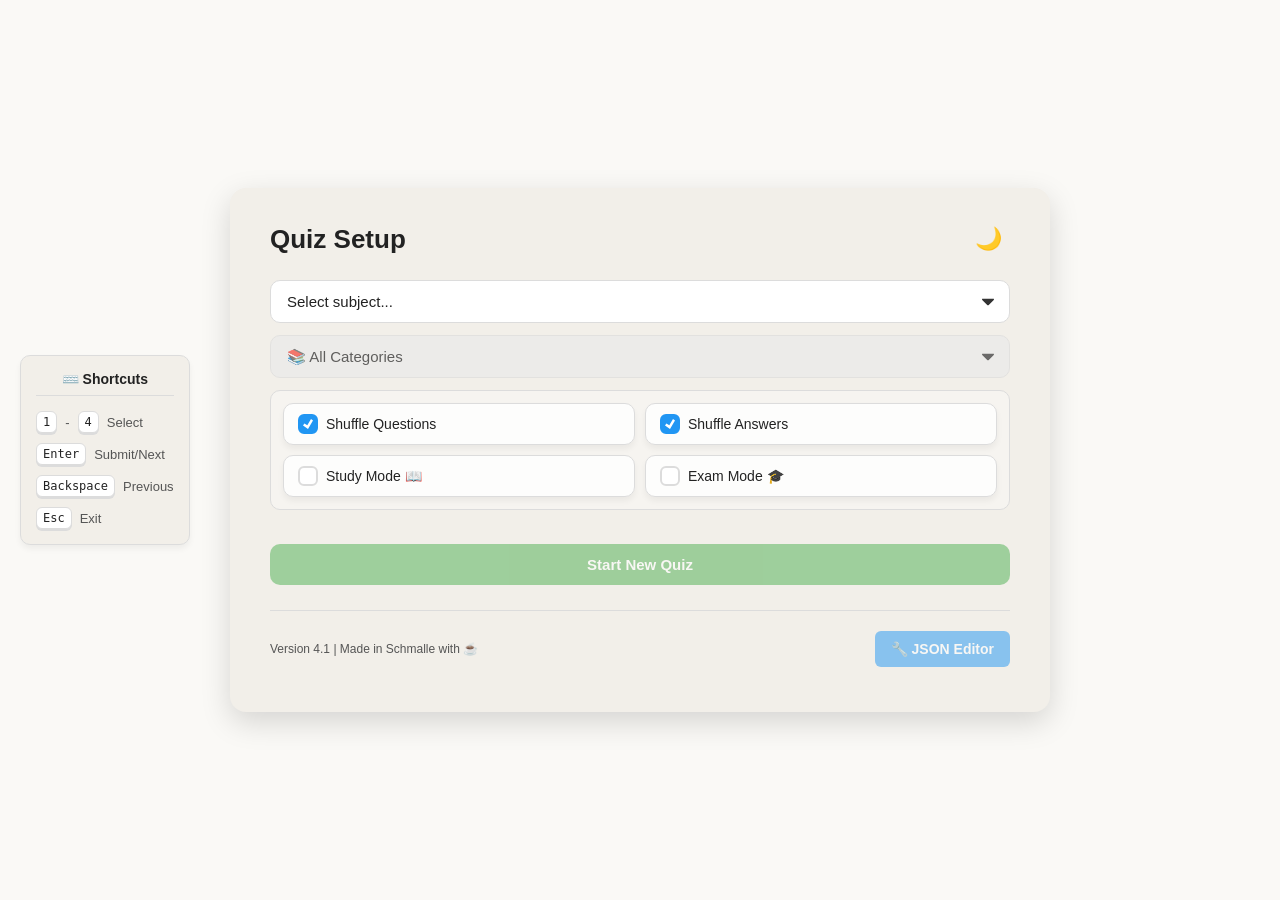
==== commit 5beb30cc: "update blockchain questions" ====
--- a/index.html
+++ b/index.html
@@ -54,7 +54,7 @@
         </div>
 
         <div class="setup-footer">
-            <span id="version-info">Version 4.0 | Made in Schmalle with ☕</span>
+            <span id="version-info">Version 4.1 | Made in Schmalle with ☕</span>
             <button id="open-editor-btn" class="btn-utility btn-blue" disabled>🔧 JSON Editor</button>
         </div>
         
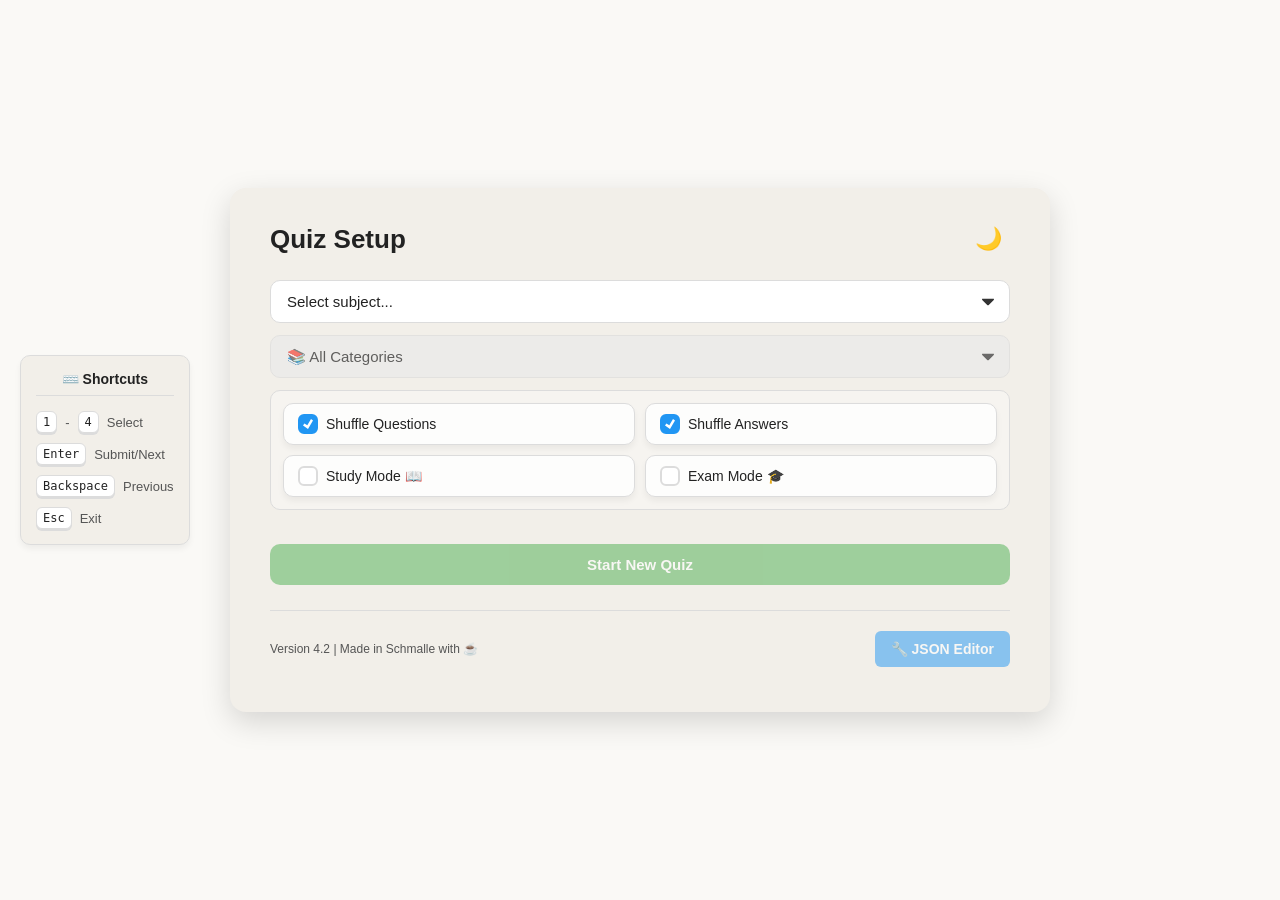
==== commit bdb60150: "mark for exam" ====
--- a/index.html
+++ b/index.html
@@ -54,7 +54,7 @@
         </div>
 
         <div class="setup-footer">
-            <span id="version-info">Version 4.1 | Made in Schmalle with ☕</span>
+            <span id="version-info">Version 4.2 | Made in Schmalle with ☕</span>
             <button id="open-editor-btn" class="btn-utility btn-blue" disabled>🔧 JSON Editor</button>
         </div>
         
